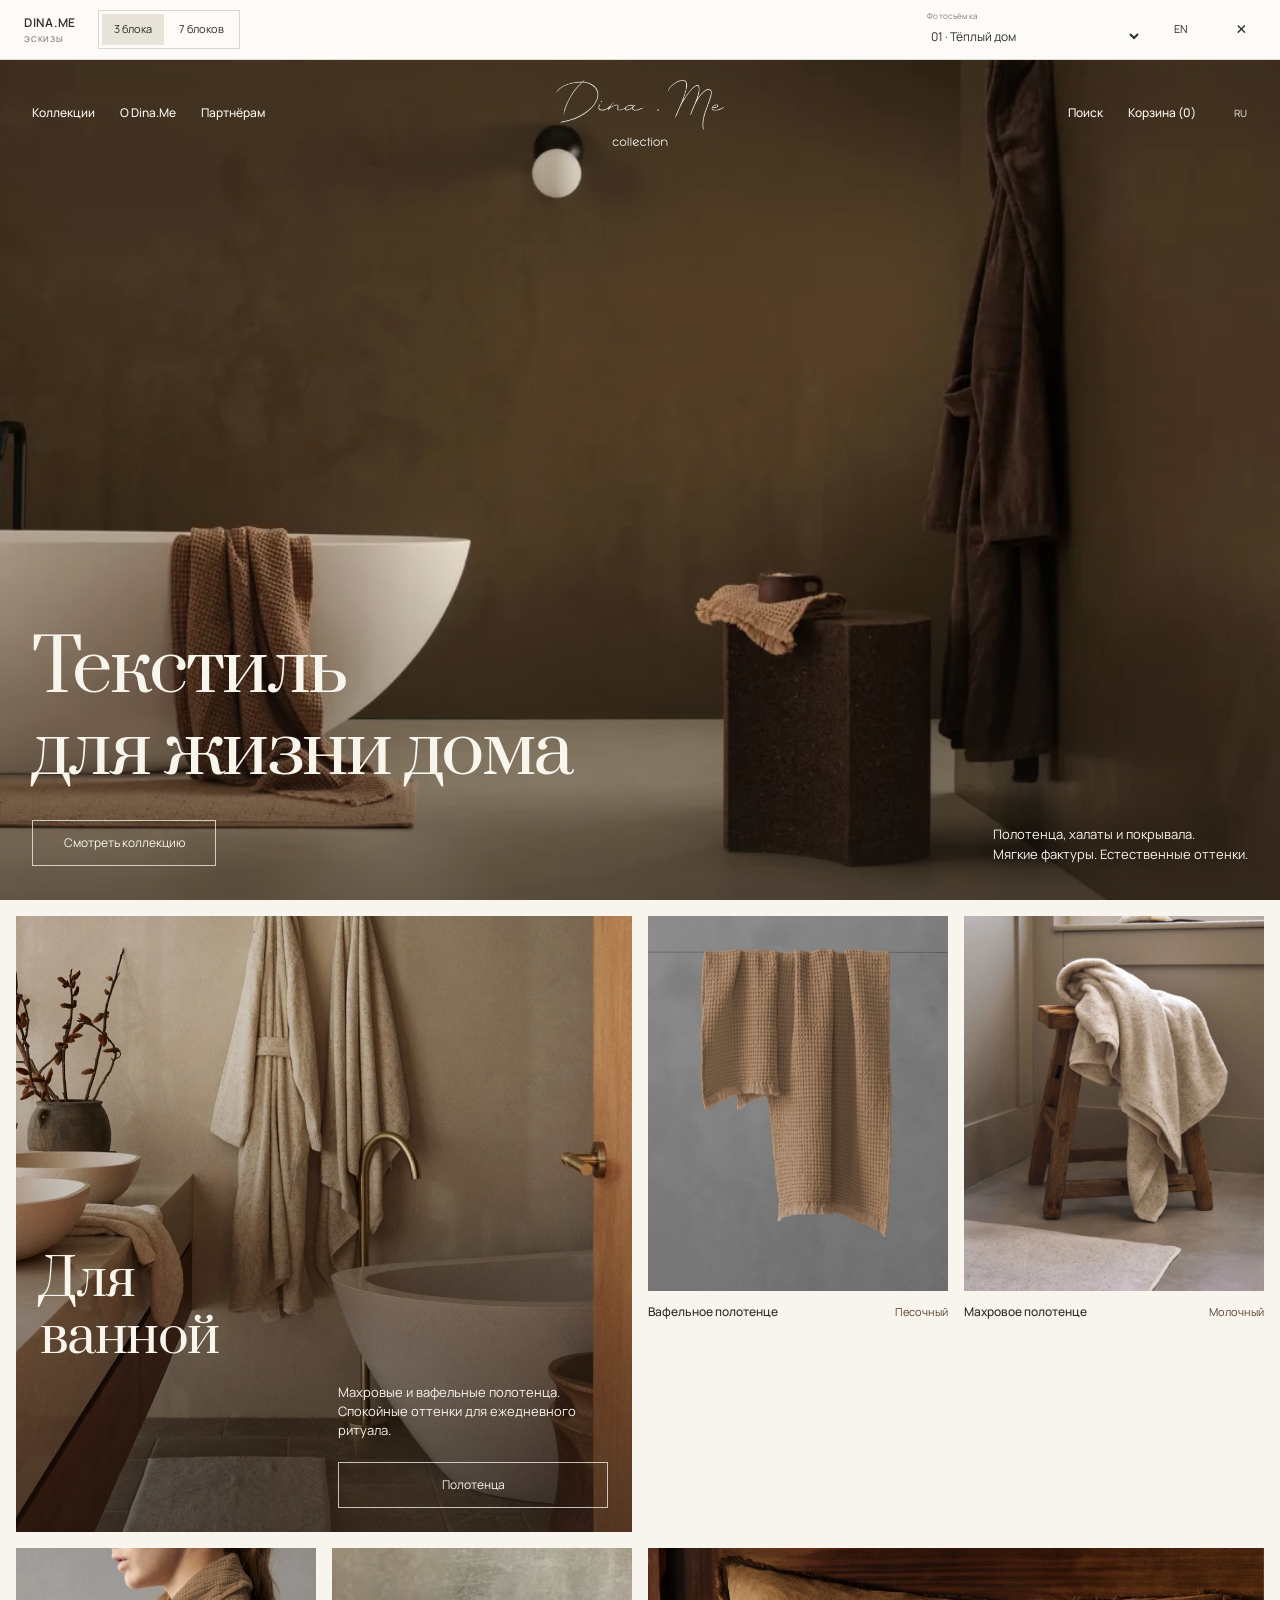
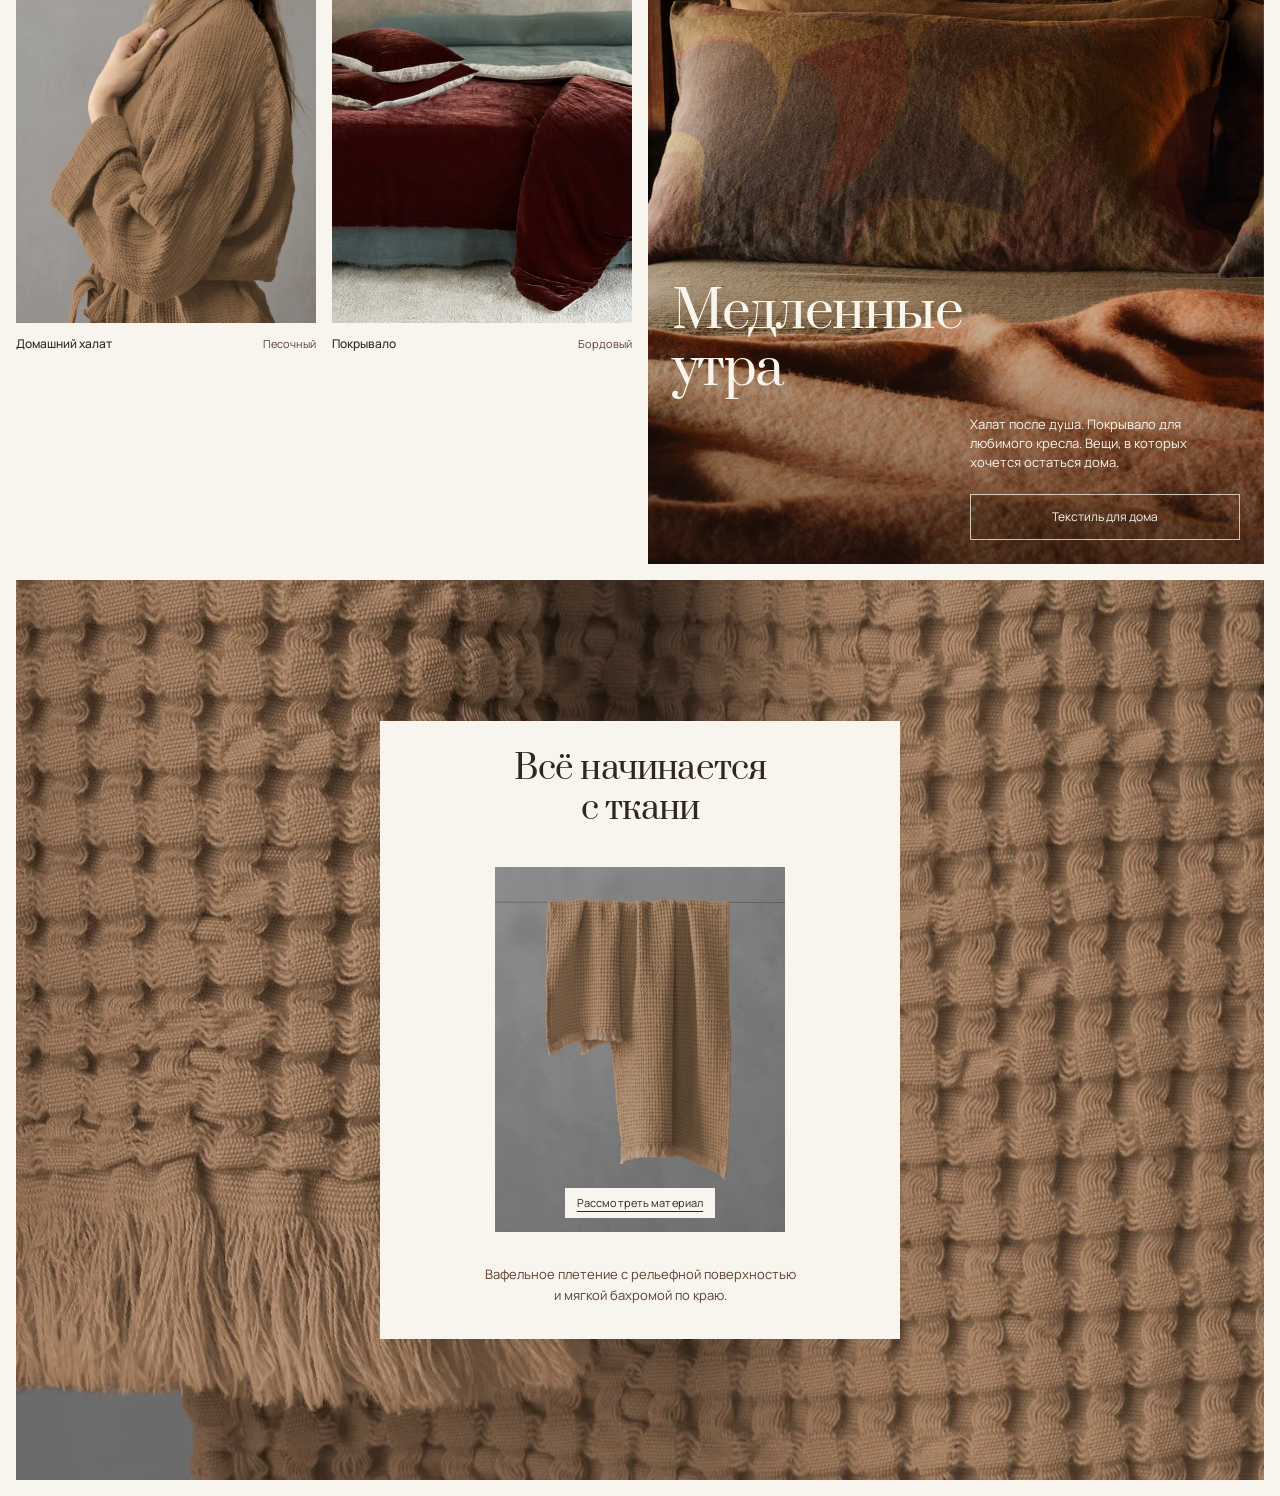
==== index.html @ 0805f4d4 "Publish lightweight DINAME concept previews" ====
<!doctype html><html lang="ru"><meta charset="utf-8"><meta name="robots" content="noindex,nofollow"><meta http-equiv="refresh" content="0;url=homepage-v2/"><title>Dina.Me — эскизы</title><a href="homepage-v2/">Открыть эскизы Dina.Me</a></html>
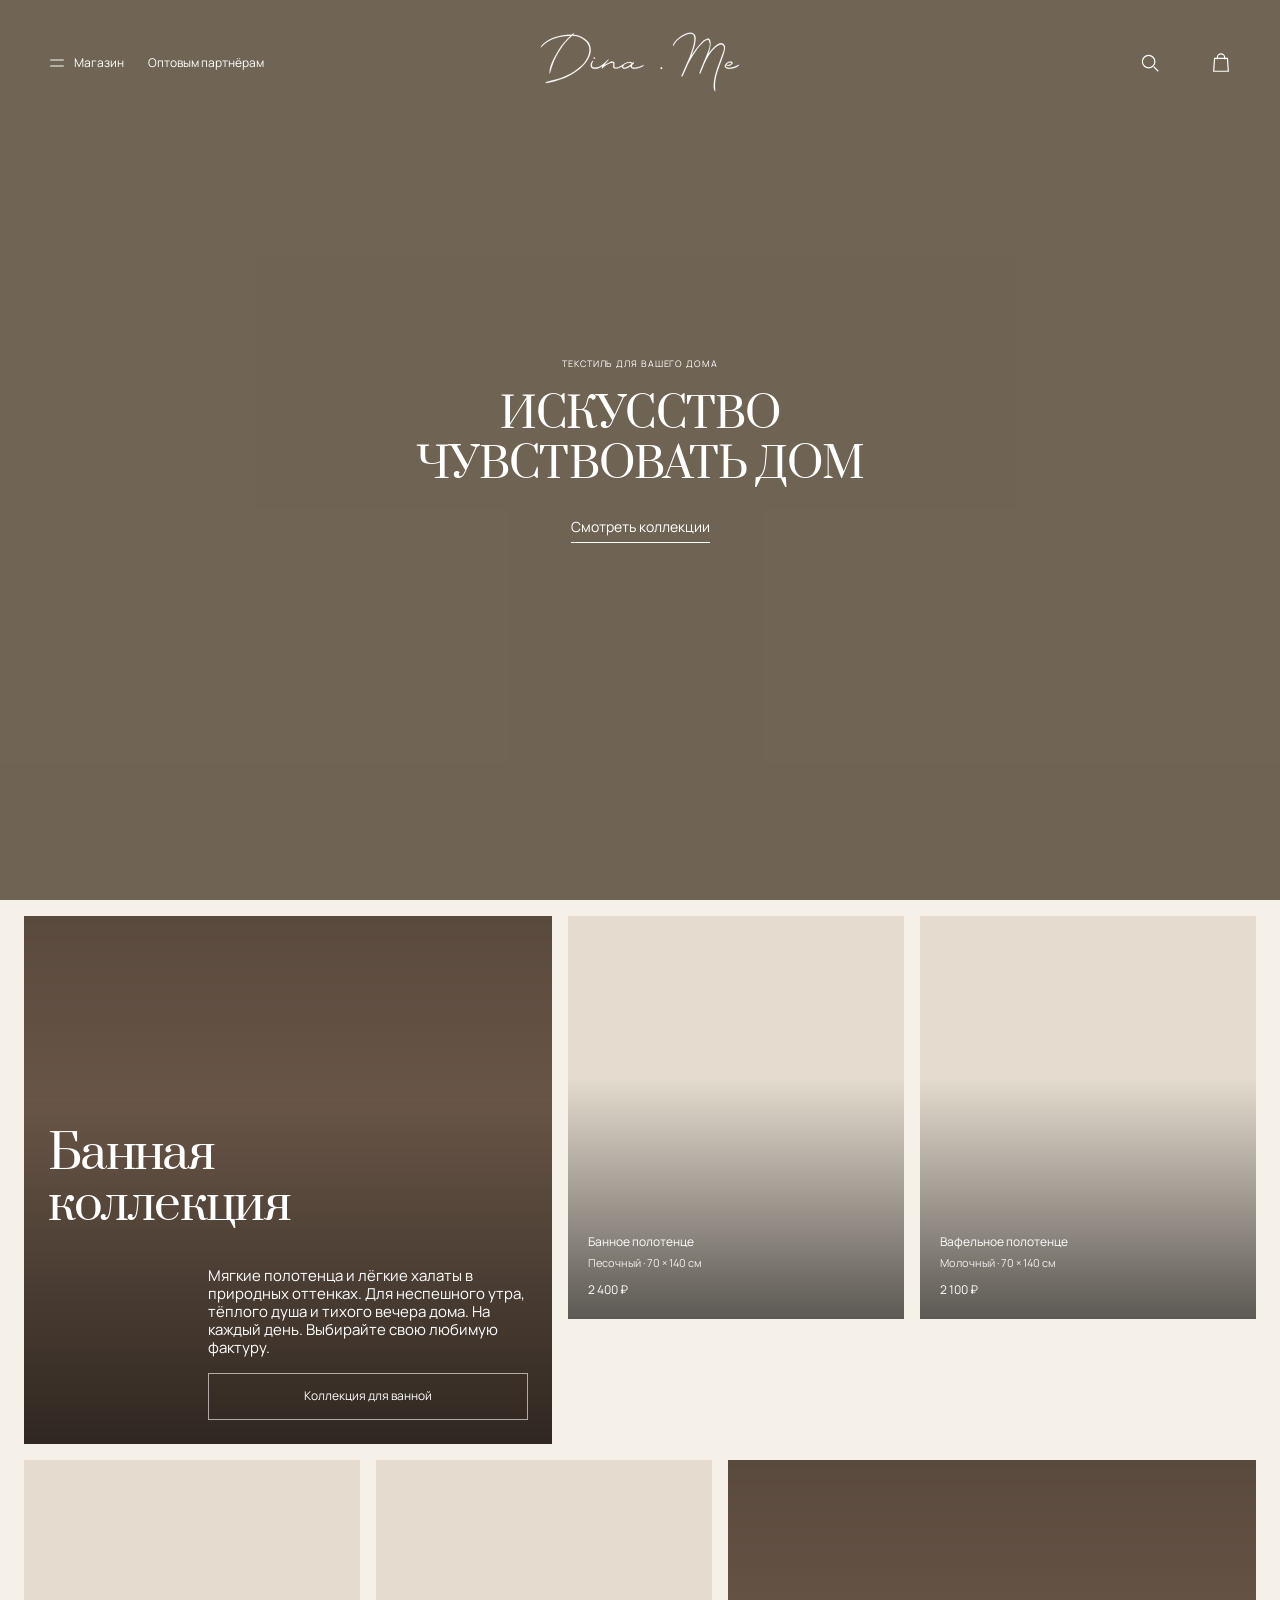
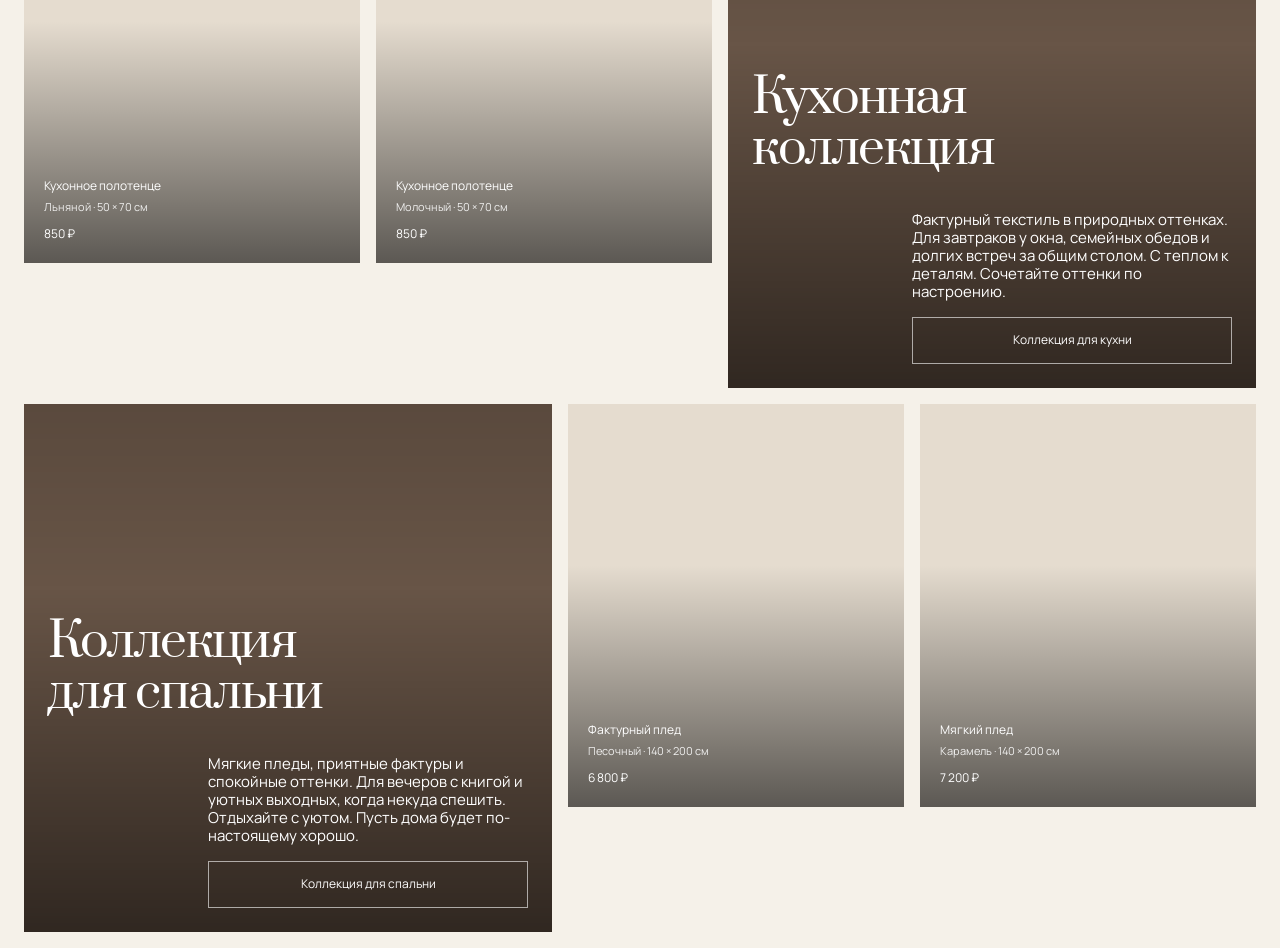
==== commit 1216d9b8: "Update DINAME visual previews" ====
--- a/index.html
+++ b/index.html
@@ -1 +1 @@
-<!doctype html><html lang="ru"><meta charset="utf-8"><meta name="robots" content="noindex,nofollow"><meta http-equiv="refresh" content="0;url=homepage-v2/"><title>Dina.Me — эскизы</title><a href="homepage-v2/">Открыть эскизы Dina.Me</a></html>+<!doctype html><html lang="ru"><meta charset="utf-8"><meta name="robots" content="noindex,nofollow"><meta http-equiv="refresh" content="0;url=homepage/"><title>DINAME — главная</title><a href="homepage/">Открыть главную DINAME</a></html>
